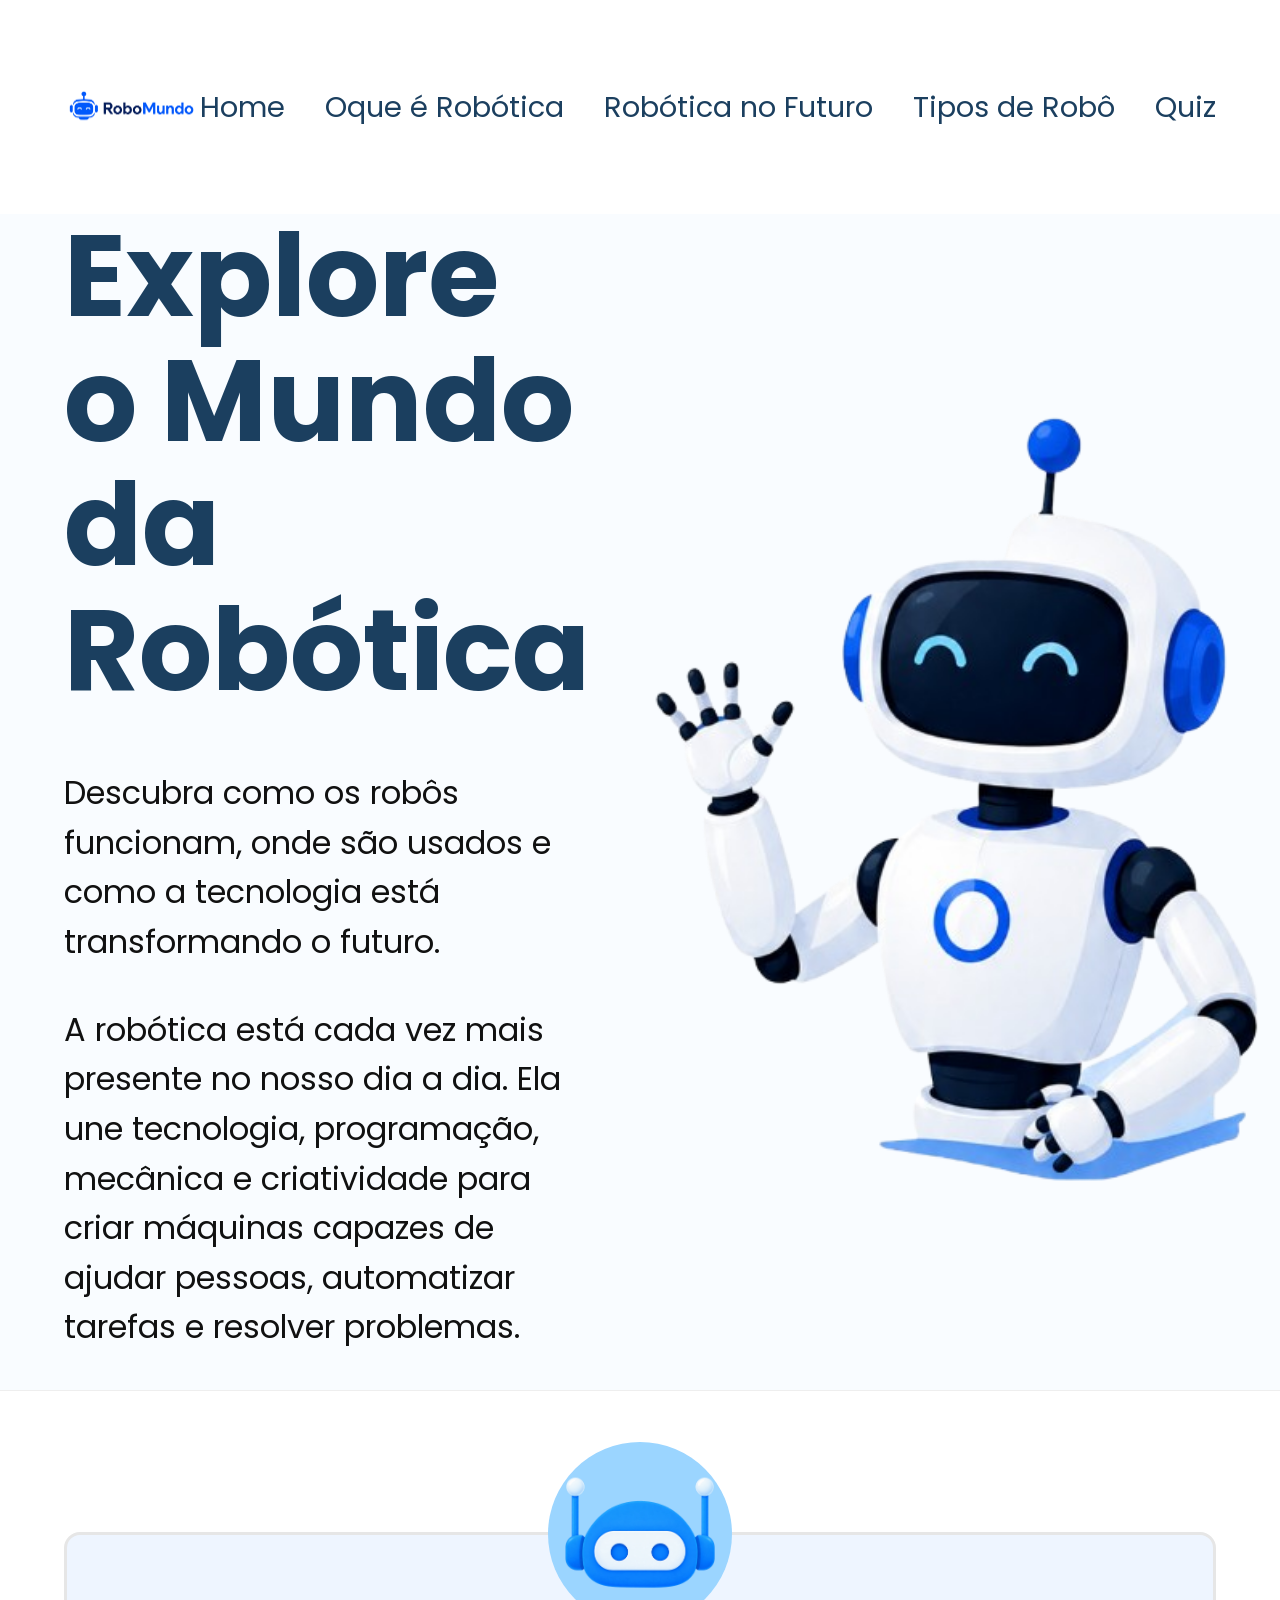
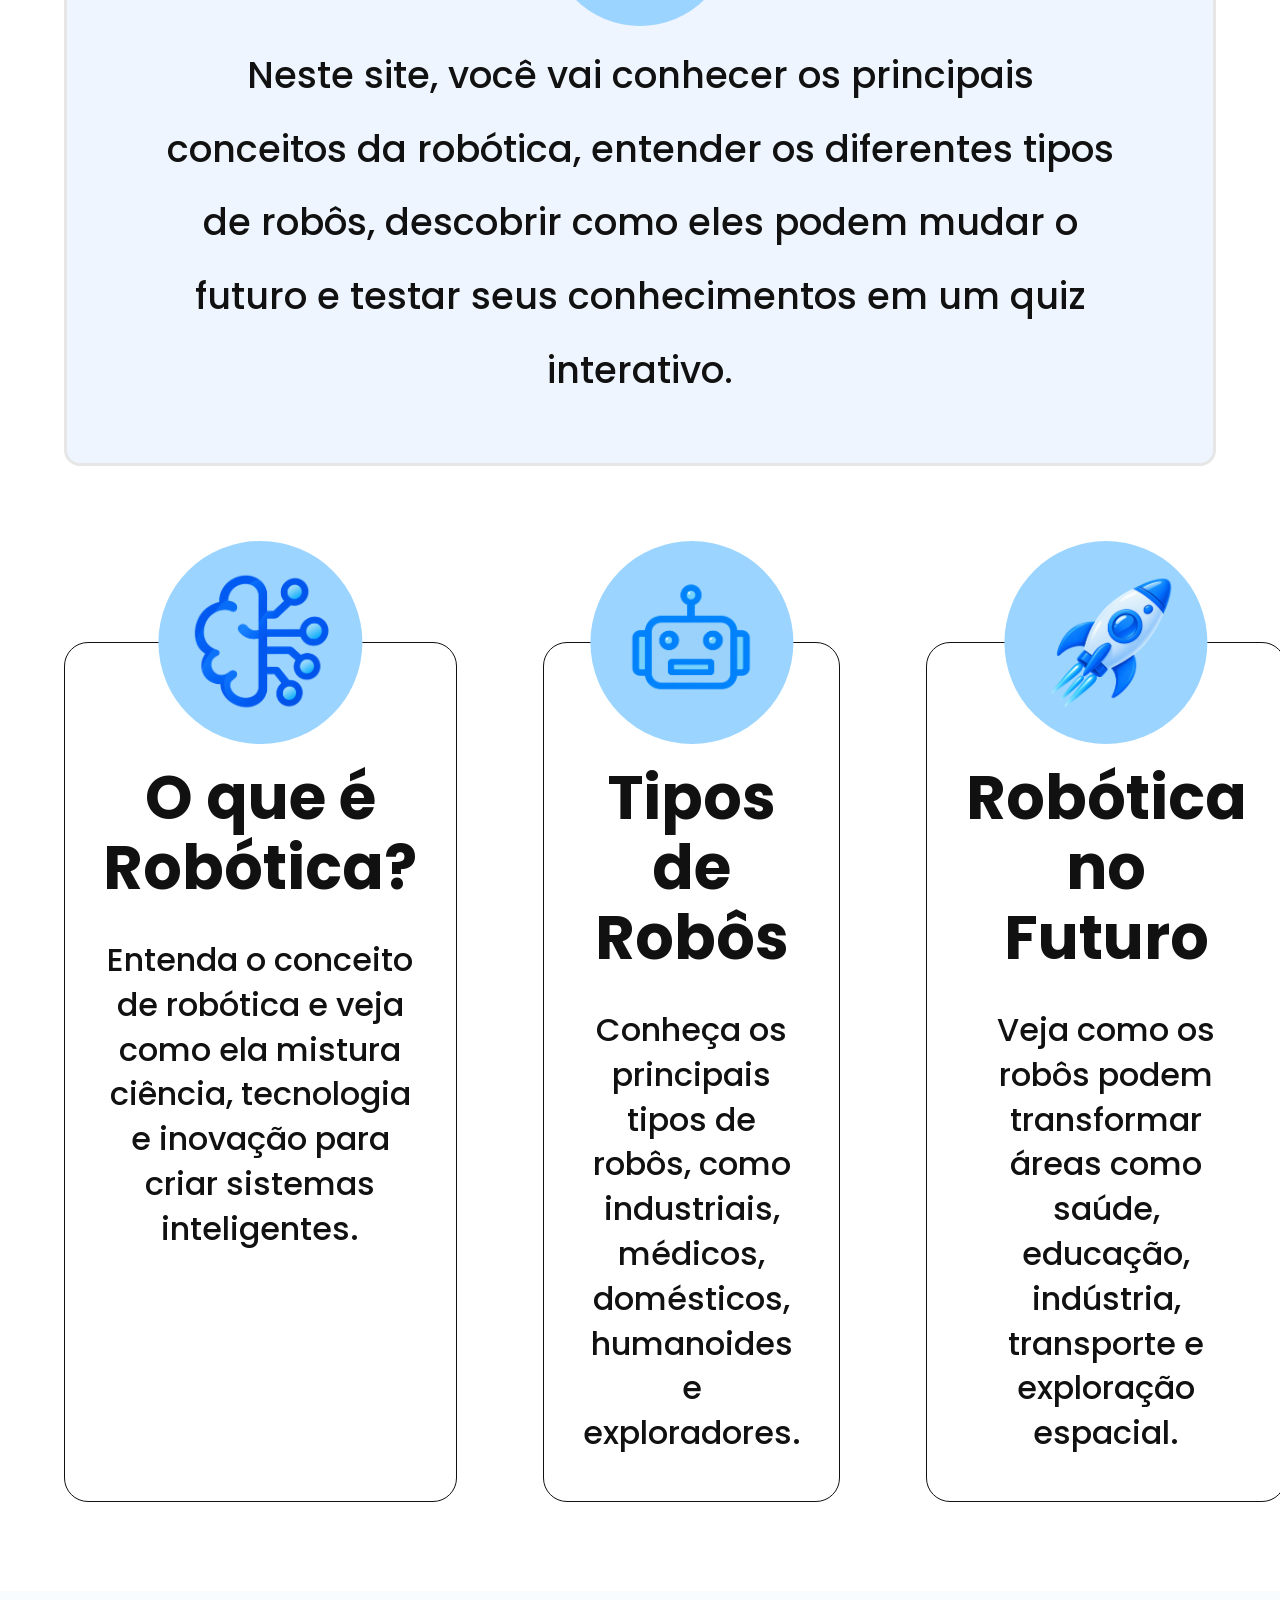
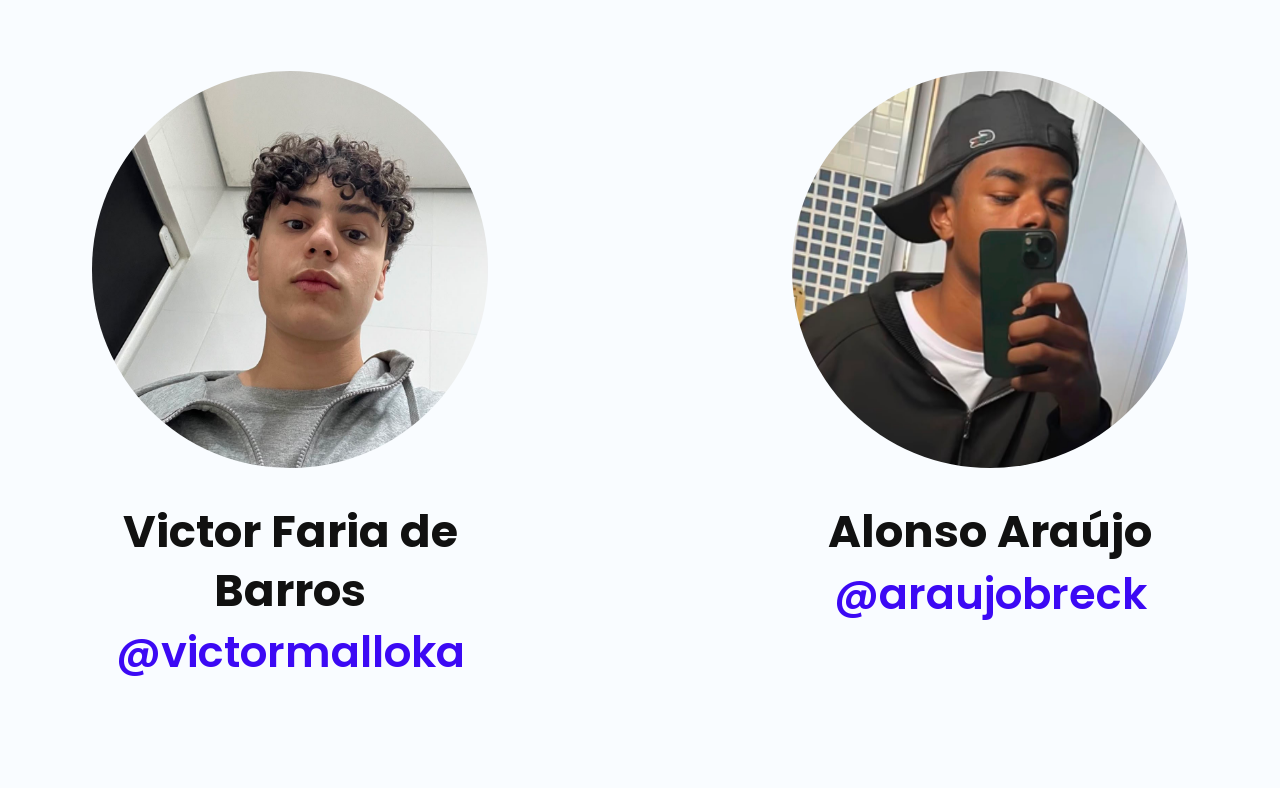
==== index.html @ 22d7ee7c "Initial commit" ====
<!DOCTYPE html>
<html lang="pt-BR">
<head>
    <meta charset="UTF-8">
    <meta name="viewport" content="width=device-width, initial-scale=1.0">
    <title>RoboMundo</title>
    <link rel="preconnect" href="https://fonts.googleapis.com">
    <link rel="preconnect" href="https://fonts.gstatic.com" crossorigin>
    <link href="https://fonts.googleapis.com/css2?family=Poppins:wght@400;500;600;700&display=swap" rel="stylesheet">
    <link rel="stylesheet" href="style.css">
</head>
<body>

    
    <header class="cabecalho">
        <div class="container cabecalho-conteudo">
            <a href="index.html">
                <img class="logo" src="imagens/logo-robomundo.png" alt="Logo RoboMundo">
            </a>

            <nav class="menu">
                <a href="index.html">Home</a>
                <a href="o-que-e-robotica.html">Oque é Robótica</a>
                <a href="robotica-no-futuro.html">Robótica no Futuro</a>
                <a href="tipos-de-robo.html">Tipos de Robô</a>
                <a href="#">Quiz</a>
            </nav>
        </div>
    </header>

    <main>
        
        <section class="inicio">
            <div class="container inicio-conteudo">
                <div class="inicio-texto">
                    <h1>Explore o Mundo da Robótica</h1>

                    <p>
                        Descubra como os robôs funcionam, onde são usados e como a
                        tecnologia está transformando o futuro.
                    </p>

                    <p>
                        A robótica está cada vez mais presente no nosso dia a dia.
                        Ela une tecnologia, programação, mecânica e criatividade para
                        criar máquinas capazes de ajudar pessoas, automatizar tarefas
                        e resolver problemas.
                    </p>
                </div>

                <img class="robo-inicio" src="imagens/robo-home.png" alt="Robô acenando"
                >
            </div>
        </section>

        
        <section class="conteudo-principal">
            <div class="container">
                <div class="apresentacao">
                    <div class="icone-apresentacao">
                        <img src="imagens/icone-apresentacao.png" alt="Ícone de robô">
                    </div>

                    <p>
                        Neste site, você vai conhecer os principais conceitos da robótica,
                        entender os diferentes tipos de robôs, descobrir como eles podem
                        mudar o futuro e testar seus conhecimentos em um quiz interativo.
                    </p>
                </div>

                
                <div class="cards">
                    <a class="card" href="o-que-e-robotica.html">
                        <div class="icone-card">
                            <img src="imagens/icone-conceito.png" alt="Ícone de inteligência artificial">
                        </div>

                        <h2>O que é Robótica?</h2>
                        <p>
                            Entenda o conceito de robótica e veja como ela mistura ciência,
                            tecnologia e inovação para criar sistemas inteligentes.
                        </p>
                    </a>

                    <a class="card" href="tipos-de-robo.html">
                        <div class="icone-card">
                            <img src="imagens/icone-tipos.png" alt="Ícone de robô">
                        </div>

                        <h2>Tipos de Robôs</h2>
                        <p>
                            Conheça os principais tipos de robôs, como industriais, médicos,
                            domésticos, humanoides e exploradores.
                        </p>
                    </a>

                    <a class="card" href="robotica-no-futuro.html">
                        <div class="icone-card">
                            <img src="imagens/icone-futuro.png" alt="Ícone de foguete">
                        </div>

                        <h2>Robótica no Futuro</h2>
                        <p>
                            Veja como os robôs podem transformar áreas como saúde, educação,
                            indústria, transporte e exploração espacial.
                        </p>
                    </a>
                </div>
            </div>
        </section>

        
        <section class="equipe">
            <div class="container equipe-lista">
                <article class="pessoa">
                    <div class="foto">
                        
                        <img src="imagens/victor.jpg" alt="Foto de Victor Faria de Barros">
                    </div>

                    <h2>Victor Faria de Barros</h2>
                    <a href="https://www.instagram.com/victormalloka/">@victormalloka</a>
                </article>

                <article class="pessoa">
                    <div class="foto">
                        
                        <img src="imagens/alonso.jpg" alt="Foto de Alonso Araújo">
                    </div>

                    <h2>Alonso Araújo</h2>
                    <a href="https://www.instagram.com/araujobreck/">@araujobreck</a>
                </article>
            </div>
        </section>
    </main>

</body>
</html>
---- style.css ----
* {
    margin: 0;
    padding: 0;
    box-sizing: border-box;
}

body {
    font-family: "Poppins", Arial, sans-serif;
    color: #111111;
    background-color: #f9fcff;
}

img {
    display: block;
    max-width: 100%;
}

.container {
    width: calc(100% - 8rem);
    max-width: 118rem;
    margin: 0 auto;
}


.cabecalho {
    height: 13.4rem;
    background-color: #ffffff;
    box-shadow: 0 0.4rem 1rem #d3eafe;
}

.cabecalho-conteudo {
    height: 100%;
    display: flex;
    align-items: center;
    justify-content: space-between;
}

.logo {
    width: 30rem;
    height: 10rem;
    object-fit: contain;
}

.menu {
    display: flex;
    align-items: center;
    gap: 2.5rem;
}

.menu a {
    color: #1b3f5f;
    font-size: 1.8rem;
    text-decoration: none;
    white-space: nowrap;
}

.menu a:hover {
    color: #087bff;
}


.inicio {
    min-height: 58.3rem;
    background-color: #f9fcff;
}

.inicio-conteudo {
    min-height: 58.3rem;
    display: flex;
    align-items: center;
    justify-content: space-between;
}

.inicio-texto {
    width: 59rem;
}

.inicio-texto h1 {
    max-width: 68rem;
    margin-bottom: 3.5rem;
    color: #1b3f5f;
    font-size: 7.2rem;
    line-height: 1.08;
}

.inicio-texto p {
    margin-bottom: 2.4rem;
    font-size: 2rem;
    line-height: 1.55;
}

.robo-inicio {
    width: 46.5rem;
    height: 58.3rem;
    object-fit: contain;
    object-position: center bottom;
}


.conteudo-principal {
    min-height: 89rem;
    padding: 8.8rem 0 5.6rem;
    background-color: #ffffff;
    border-top: 0.1rem solid #eeeeee;
}

.apresentacao {
    position: relative;
    min-height: 25.4rem;
    padding: 6.5rem 6rem 3.5rem;
    display: flex;
    align-items: center;
    justify-content: center;
    background-color: #eef5ff;
    border: 0.2rem solid #e6e6e6;
    border-radius: 1rem;
    text-align: center;
}

.apresentacao p {
    max-width: 107rem;
    font-size: 2.3rem;
    font-weight: 500;
    line-height: 2;
}

.icone-apresentacao,
.icone-card {
    position: absolute;
    display: flex;
    align-items: center;
    justify-content: center;
    background-color: #9bd5ff;
    border-radius: 50%;
}

.icone-apresentacao {
    top: -5.8rem;
    left: 50%;
    width: 11.5rem;
    height: 11.5rem;
    transform: translateX(-50%);
}

.icone-apresentacao img {
    width: 10.4rem;
    height: 10.4rem;
    object-fit: contain;
}

.cards {
    margin-top: 11rem;
    display: flex;
    justify-content: space-between;
    gap: 5.4rem;
}

.card {
    position: relative;
    width: 35.3rem;
    min-height: 38.2rem;
    padding: 7.5rem 2.4rem 2.8rem;
    color: #111111;
    background-color: #ffffff;
    border: 0.1rem solid #111111;
    border-radius: 1.5rem;
    text-align: center;
    text-decoration: none;
}

.card:hover {
    border-color: #087bff;
    box-shadow: 0 0.8rem 2rem rgba(8, 123, 255, 0.12);
}

.icone-card {
    top: -6.4rem;
    left: 50%;
    width: 12.7rem;
    height: 12.7rem;
    transform: translateX(-50%);
}

.icone-card img {
    width: 9.4rem;
    height: 9.4rem;
    object-fit: contain;
}

.card h2 {
    margin-bottom: 2.2rem;
    font-size: 3.8rem;
    line-height: 1.15;
}

.card p {
    font-size: 2rem;
    font-weight: 500;
    line-height: 1.4;
}


.equipe {
    min-height: 46.9rem;
    padding: 5rem 0 6.5rem;
    background-color: #f9fcff;
}

.equipe-lista {
    display: flex;
    justify-content: center;
    gap: 15.5rem;
}

.pessoa {
    width: 33rem;
    text-align: center;
}

.foto {
    width: 24.8rem;
    height: 24.8rem;
    margin: 0 auto 2.2rem;
    overflow: hidden;
    background-color: #d9d9d9;
    border-radius: 50%;
}

.foto img {
    width: 100%;
    height: 100%;
    object-fit: cover;
}

.pessoa h2 {
    font-size: 2.8rem;
    line-height: 1.3;
}

.pessoa a {
    color: #3c09f4;
    font-size: 2.7rem;
    font-weight: 600;
    text-decoration: none;
}
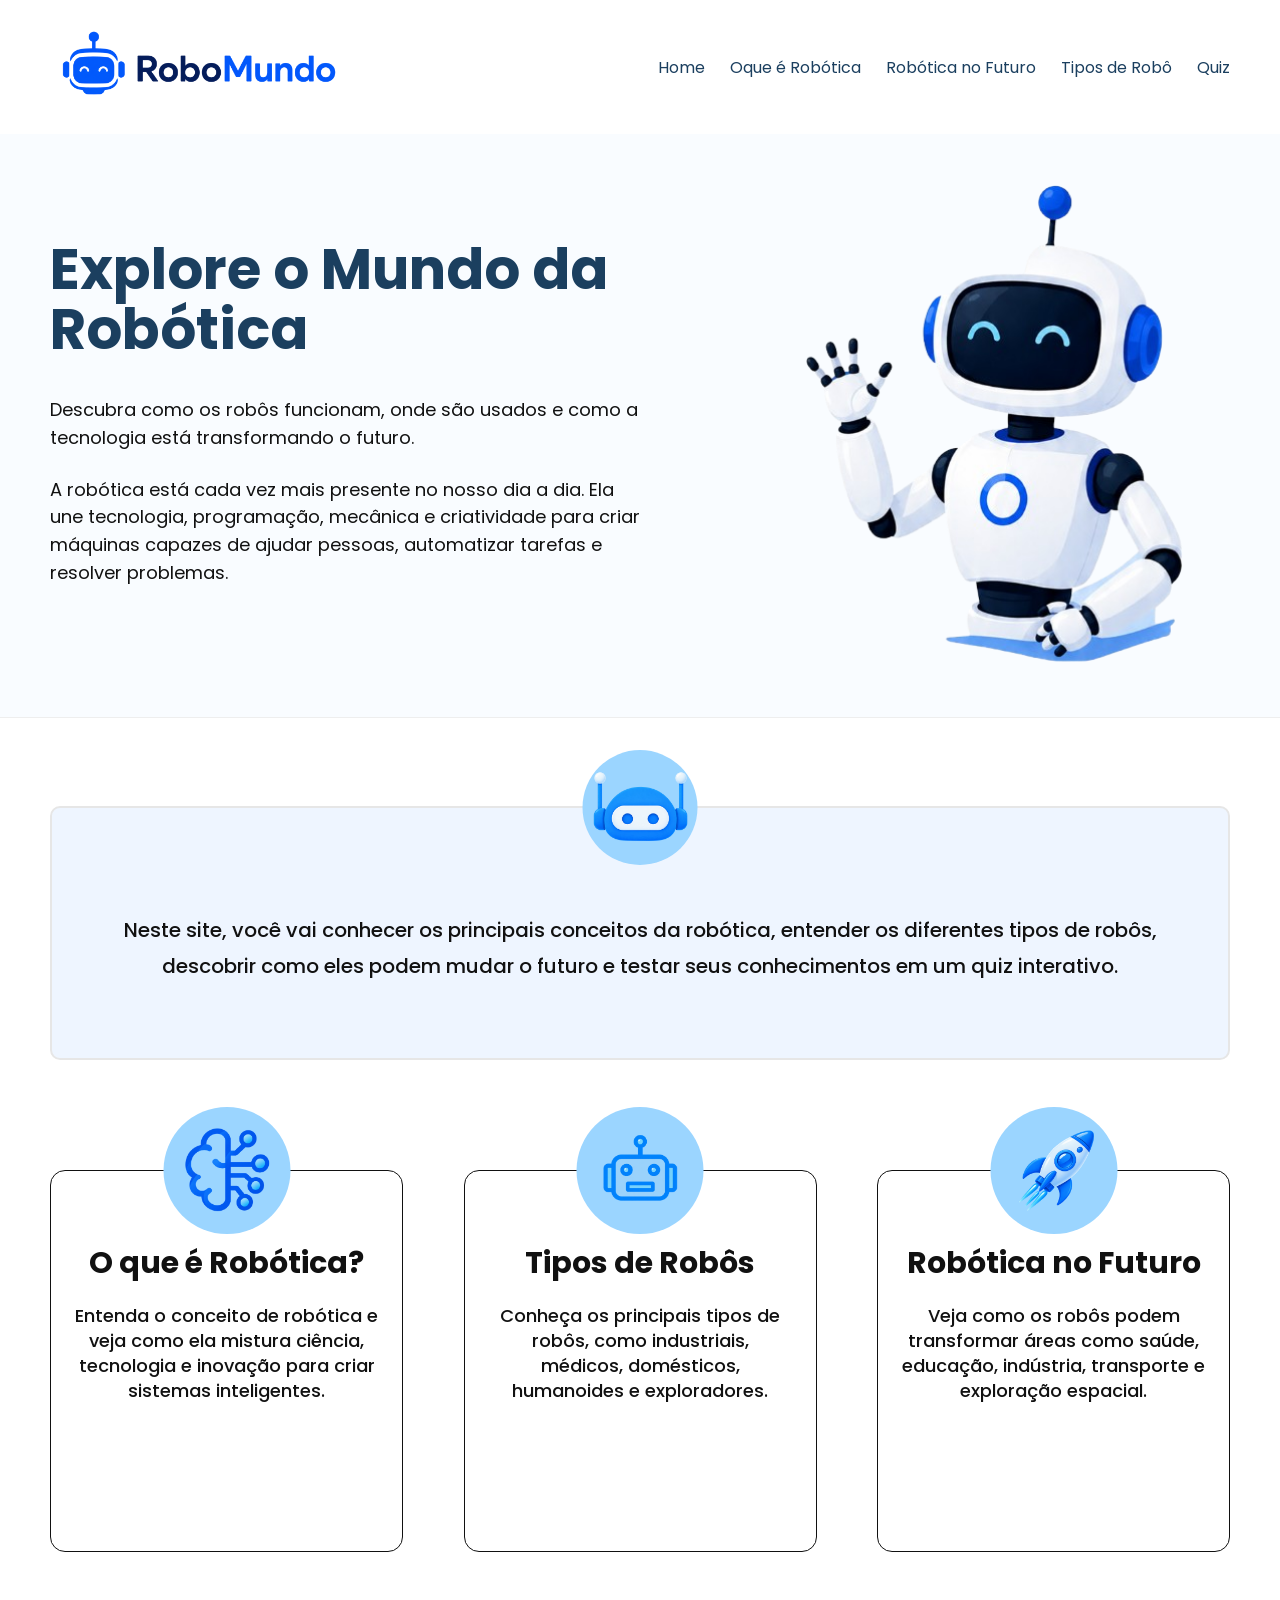
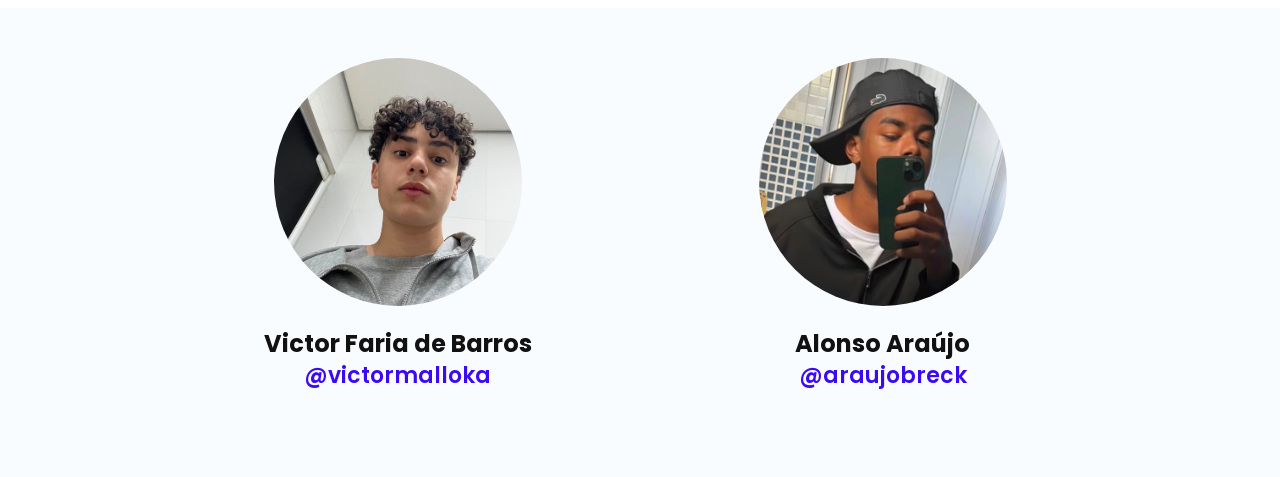
==== commit d57b40fe: "feat: integra quiz de robótica com batalha 2D e cinco desafios" ====
--- a/index.html
+++ b/index.html
@@ -23,7 +23,7 @@
                 <a href="o-que-e-robotica.html">Oque é Robótica</a>
                 <a href="robotica-no-futuro.html">Robótica no Futuro</a>
                 <a href="tipos-de-robo.html">Tipos de Robô</a>
-                <a href="#">Quiz</a>
+                <a href="quiz.html">Quiz</a>
             </nav>
         </div>
     </header>
--- a/style.css
+++ b/style.css
@@ -4,8 +4,20 @@
     box-sizing: border-box;
 }
 
+
+html {
+    font-size: 62.5%;
+    width: 100%;
+    max-width: 100%;
+    overflow-x: hidden;
+}
+
 body {
+    width: 100%;
+    max-width: 100%;
+    overflow-x: hidden;
     font-family: "Poppins", Arial, sans-serif;
+    font-size: 1.6rem;
     color: #111111;
     background-color: #f9fcff;
 }
@@ -13,6 +25,13 @@
 img {
     display: block;
     max-width: 100%;
+}
+
+h1,
+h2,
+p {
+    max-width: 100%;
+    overflow-wrap: break-word;
 }
 
 .container {
@@ -22,7 +41,9 @@
 }
 
 
+
 .cabecalho {
+    width: 100%;
     height: 13.4rem;
     background-color: #ffffff;
     box-shadow: 0 0.4rem 1rem #d3eafe;
@@ -49,7 +70,7 @@
 
 .menu a {
     color: #1b3f5f;
-    font-size: 1.8rem;
+    font-size: 1.6rem;
     text-decoration: none;
     white-space: nowrap;
 }
@@ -59,7 +80,9 @@
 }
 
 
+
 .inicio {
+    width: 100%;
     min-height: 58.3rem;
     background-color: #f9fcff;
 }
@@ -73,19 +96,20 @@
 
 .inicio-texto {
     width: 59rem;
+    min-width: 0;
 }
 
 .inicio-texto h1 {
     max-width: 68rem;
     margin-bottom: 3.5rem;
     color: #1b3f5f;
-    font-size: 7.2rem;
+    font-size: 5.6rem;
     line-height: 1.08;
 }
 
 .inicio-texto p {
     margin-bottom: 2.4rem;
-    font-size: 2rem;
+    font-size: 1.8rem;
     line-height: 1.55;
 }
 
@@ -97,7 +121,9 @@
 }
 
 
+
 .conteudo-principal {
+    width: 100%;
     min-height: 89rem;
     padding: 8.8rem 0 5.6rem;
     background-color: #ffffff;
@@ -118,10 +144,11 @@
 }
 
 .apresentacao p {
+    width: 100%;
     max-width: 107rem;
-    font-size: 2.3rem;
+    font-size: 2rem;
     font-weight: 500;
-    line-height: 2;
+    line-height: 1.8;
 }
 
 .icone-apresentacao,
@@ -148,6 +175,8 @@
     object-fit: contain;
 }
 
+
+
 .cards {
     margin-top: 11rem;
     display: flex;
@@ -158,6 +187,7 @@
 .card {
     position: relative;
     width: 35.3rem;
+    min-width: 0;
     min-height: 38.2rem;
     padding: 7.5rem 2.4rem 2.8rem;
     color: #111111;
@@ -189,18 +219,20 @@
 
 .card h2 {
     margin-bottom: 2.2rem;
-    font-size: 3.8rem;
+    font-size: 3rem;
     line-height: 1.15;
 }
 
 .card p {
-    font-size: 2rem;
+    font-size: 1.8rem;
     font-weight: 500;
     line-height: 1.4;
 }
 
 
+
 .equipe {
+    width: 100%;
     min-height: 46.9rem;
     padding: 5rem 0 6.5rem;
     background-color: #f9fcff;
@@ -214,6 +246,7 @@
 
 .pessoa {
     width: 33rem;
+    min-width: 0;
     text-align: center;
 }
 
@@ -233,13 +266,14 @@
 }
 
 .pessoa h2 {
-    font-size: 2.8rem;
+    font-size: 2.4rem;
     line-height: 1.3;
 }
 
 .pessoa a {
     color: #3c09f4;
-    font-size: 2.7rem;
+    font-size: 2.2rem;
     font-weight: 600;
     text-decoration: none;
+    overflow-wrap: anywhere;
 }
